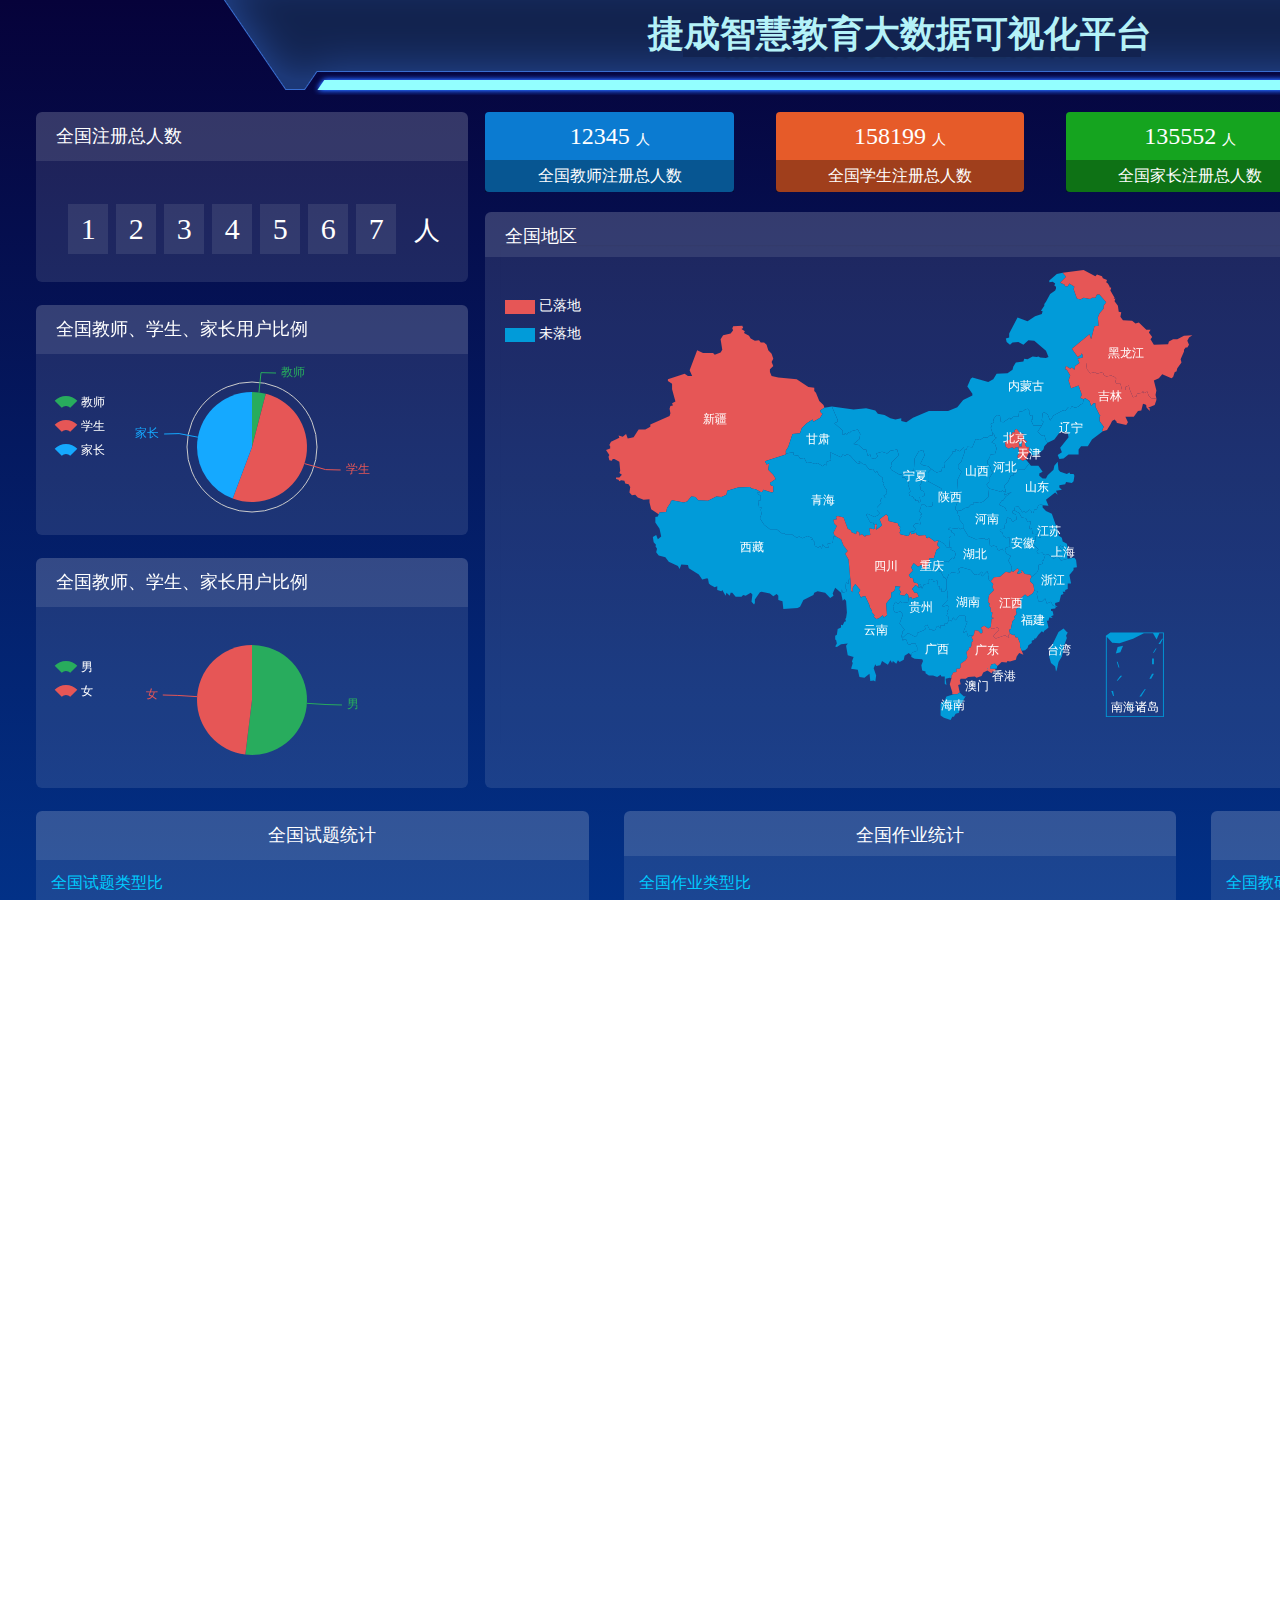
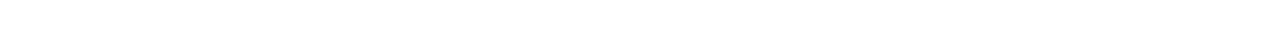
==== index.html @ 776b6272 "bigdata2.0" ====
<!DOCTYPE html>
<html lang="en">

<head>
    <meta charset="utf-8">
    <meta http-equiv="X-UA-Compatible" content="IE=edge">
    <meta name="viewport" content="width=device-width, initial-scale=1.0">
    <meta name="description" content="ECharts">
    <title>捷成智慧教育大数据可视化平台</title>
    <link href="./asset/css/font-awesome.min.css" rel="stylesheet">
    <link href="./asset/css/bootstrap.css" rel="stylesheet">
    <link href="./asset/css/carousel.css" rel="stylesheet">
    <link href="./asset/css/echartsHome.css" rel="stylesheet">
    <link type="text/css" rel="stylesheet" href="css/base.css" />
    <link type="text/css" rel="stylesheet" href="css/page_02.css" />
    <link type="text/css" rel="stylesheet" href="css/page_02_bigdata.css" />
    <link type="text/css" rel="stylesheet" href="./asset/css/monokai.css" >
    <link type="text/css" rel="stylesheet" href="css/font-awesome.min.css">
    <link type="text/css" rel="stylesheet" href="css/style.css">
	<script src="./www/js/echarts.js"></script>
    <script type="text/javascript" src="js/jquery-1.9.1.js"></script>
    <script type="text/javascript" src="js/echarts.min.js"></script>
    <script type="text/javascript" src="js/page_02.js"></script>
    <script type="text/javascript" src="js/page_02_data.js"></script>
    <script type="text/javascript" src="js/echarts-all.js"></script>
    <script type="text/javascript" src="js/echartsHome.js"></script>
    <script src="js/bootstrap.min.js"></script>
    <script src="js/echartsExample.js"></script>
    <script src="js/num.js"></script>
</head>

<body>
    <div class="main_title nt">捷成智慧教育大数据可视化平台</div>
    <div class="con_body">
        <!--    左侧资源    -->
        <div class="con_left">
            <div class="con_top" style="height:170px;">
                <div class="title"><em class="areaId"></em>注册总人数</div>
                <div class="wx_renyuantotle">
                    <p class="totalnum"></p>
                    <ul class="numul" id="totuser"></ul>
                    <span class="ren">人</span>
                </div>
            </div>
            <div class="con_top">
                <div class="title"><em class="areaId"></em>教师、学生、家长用户比例</div>
                <div class="wx_bg_fff">
                    <div id="leixing" class="zongshutu"></div>
                </div>
            </div>
            <div class="con_top">
                <div class="title"><em class="areaId"></em>教师、学生、家长用户比例</div>
                <div class="wx_bg_fff">
                    <div id="sexpercent" class="zongshutu"></div>
                </div>
            </div>
        </div>
        <!--	中间地图	    -->
        <div class="con_middle">
            <div class="big_data_tab_tri_1">
                <div class="tps">
                    <div class="teacher">
                        <p class="tpsnum">
                            <i id="count-number"></i>
                            <span>人</span></p>
                        <p class="wx_toumingtiao"><em class="areaId"></em>教师注册总人数</p>
                    </div>
                    <div class="student">
                        <p class="tpsnum">
                            <i id="count-number2"></i>
                            <span>人</span></p>
                        <p class="wx_toumingtiao"><em class="areaId"></em>学生注册总人数</p>
                    </div>
                    <div class="parent">
                        <p class="tpsnum">
                            <i id="count-number3"></i>
                            <span>人</span>
                        </p>
                        <p class="wx_toumingtiao"><em class="areaId"></em>家长注册总人数</p>
                    </div>

                </div>
            </div>
            <div class="container-fluid">
                <div class="title"><em class="areaId"></em>地区</div>
                <div class="wx_areabiaoshi">
                    <p><span class="wx_hongse"></span> 已落地</p>
                    <p><span class="wx_lanse"></span> 未落地</p>
                </div>
                <div class="row-fluid example">
                    <div id="graphic">
                        <div id="mainMap" class="main" style="height: 500px;width:100%;"></div>
                        <div style="display:none">
                            <button type="button" class="btn btn-sm btn-success" onclick="refresh(true)">刷 新</button>
                            <span class="text-primary">切换主题</span>
                            <select id="theme-select"></select>

                            <span id='wrong-message' style="color:red"></span>
                        </div>
                    </div>
                </div>
            </div>
            <div class="clearfix"></div>

        </div>

        <div class="con_right">
            <!-- 资源类型统计 -->
            <div class="con_top">
                <div class="title"><em class="areaId"></em>资源类型比</div>
                <div style="margin-top:40px;">
                    <div id="resouceclass" style="width:100%;height:182px;"></div>
                </div>
            </div>
            <!-- 资源总数 -->
            <div class="con_top" style="padding-left: 15px;">
                <div class="title"><em class="areaId"></em>资源建设总量</div>
                <div class="big_data_tab_tri">
                    <ul class="numul" id="totrece"></ul>
                    <span class="ren">个</span>
                    <div id="resouce" style="width:100%;height:266px;"></div>
                    <div class="clearfix"></div>
                </div>
            </div>

        </div>
    </div>

    <div class="con_body2">
        <div class="con_left">
            <div class="con_top">
                <div class="title"><em class="areaId"></em>试题统计</div>
                <div style="margin-top:40px;">
                    <p class="wx_lan_titi"><em class="areaId"></em>试题类型比</p>
                    <p class="wx_yuan_middle">试题建设总量<br>
                       <span class="wx_lanzi_midd">1000000</span>个
                   </p>
                    <div id="shitibingtu" style="height:300px"></div>
                </div>
                <div style="margin-top:40px;">
                   <p class="wx_lan_titi"><em class="areaId"></em>试题建设总量</p>
                    <div id="shitizhutu" style="height:300px"></div>
                </div>
            </div>
        </div>
        <div class="con_middle">
            <div class="con_top">
                <div class="title"><em class="areaId"></em>作业统计</div>
                <div style="margin-top:40px;">
                   <p class="wx_lan_titi"><em class="areaId"></em>作业类型比</p>
                   <p class="wx_yuan_middle">作业建设总量<br>
                       <span class="wx_lanzi_midd">1000000</span>个
                   </p>
                    <div id="zuoyebingtu" style="height:300px"></div>
                </div>
                <div style="margin-top:40px;">
                   <p class="wx_lan_titi"><em class="areaId"></em>作业建设总量</p>
                    <div id="zuoyezhutu" style="height:300px"></div>
                </div>
            </div>
        </div>
        <div class="con_right">
            <div class="con_top">
                <div class="title"><em class="areaId"></em>教研统计</div>
                <div style="margin-top:40px;">
                   <p class="wx_lan_titi"><em class="areaId"></em>教研类型比</p>
                   <p class="wx_yuan_middle">教研建设总量<br>
                       <span class="wx_lanzi_midd">1000000</span>个
                   </p>
                    <div id="jiaoyanbingtu" style="height:300px;"></div>
                </div>
                <div style="margin-top:40px;">
                   <p class="wx_lan_titi"><em class="areaId"></em>教研建设总量</p>
                    <div id="jiaoyanzhutu" style="height:300px;"></div>
                </div>
            </div>
        </div>
    </div>

    <div class="clearfix"></div>

    <script src="./asset/js/jquery.min.js"></script>
    <!--<script src="./asset/js/echartsHome.js"></script>-->
    <!--<script src="./asset/js/bootstrap.min.js"></script>-->
    <!--<script src="./asset/js/echartsExample.js"></script>-->

    
	<script src="js/chartdata.js"></script>
    <script src="js/num.js"></script>
</body>

</html>

<script src="js/ditu.js"></script>
---- asset/css/carousel.css ----
/* GLOBAL STYLES
-------------------------------------------------- */
/* Padding below the footer and lighter body text */

body {
  padding-bottom: 40px;
  color: #5a5a5a;
}



/* CUSTOMIZE THE NAVBAR
-------------------------------------------------- */

/* Special class on .container surrounding .navbar, used for positioning it into place. */
.navbar-wrapper {
  position: absolute;
  top: 0;
  left: 0;
  right: 0;
  z-index: 20;
}

/* Flip around the padding for proper display in narrow viewports */
.navbar-wrapper .container {
  padding-left: 0;
  padding-right: 0;
}
.navbar-wrapper .navbar {
  padding-left: 15px;
  padding-right: 15px;
}


/* CUSTOMIZE THE CAROUSEL
-------------------------------------------------- */

/* Carousel base class */
.carousel {
  height: 400px;
  margin-bottom: 60px;
}
/* Since positioning the image, we need to help out the caption */
.carousel-caption {
  z-index: 10;
}

/* Declare heights because of positioning of img element */
.carousel .item {
  height: 400px;
  background-color: #3A90BA ;
}
.carousel-inner > .item > img {
  position: absolute;
  top: 0;
  left: 50%;
  margin-left:-640px;
  min-width: 1280px;
  height: 400px;
}
.carousel-control.left {
background-image: -webkit-linear-gradient(left, color-stop(rgba(0, 0, 0, .3) 0%), color-stop(rgba(0, 0, 0, .0001) 100%));
background-image: linear-gradient(to right, rgba(0, 0, 0, .3) 0%, rgba(0, 0, 0, .0001) 100%);
filter: progid:DXImageTransform.Microsoft.gradient(startColorstr='#80000000', endColorstr='#00000000', GradientType=1);
}
.carousel-control.right {
background-image: -webkit-linear-gradient(left, color-stop(rgba(0, 0, 0, .0001) 0%), color-stop(rgba(0, 0, 0, .3) 100%));
background-image: linear-gradient(to right, rgba(0, 0, 0, .0001) 0%, rgba(0, 0, 0, .3) 100%);
filter: progid:DXImageTransform.Microsoft.gradient(startColorstr='#00000000', endColorstr='#80000000', GradientType=1);
}
.carousel-control:hover, .carousel-control:focus {
    opacity: .8;
}
.carousel-caption .btn-warning{
    background-color: #F4BE27
}


/* MARKETING CONTENT
-------------------------------------------------- */

/* Pad the edges of the mobile views a bit */
.marketing {
  padding-left: 15px;
  padding-right: 15px;
}

/* Center align the text within the three columns below the carousel */
.marketing .col-lg-4 {
  text-align: center;
  margin-bottom: 20px;
}
.marketing h2 {
  font-weight: normal;
}
.marketing .col-lg-4 p {
  margin-left: 10px;
  margin-right: 10px;
}


/* Featurettes
------------------------- */

.featurette-divider {
  margin: 80px 0; /* Space out the Bootstrap <hr> more */
}

/* Thin out the marketing headings */
.featurette-heading {
  font-weight: 300;
  line-height: 1;
  letter-spacing: -1px;
}



/* RESPONSIVE CSS
-------------------------------------------------- */

@media (min-width: 768px) {

  /* Remove the edge padding needed for mobile */
  .marketing {
    padding-left: 0;
    padding-right: 0;
  }

  /* Navbar positioning foo */
  .navbar-wrapper {
    margin-top: 20px;
  }
  .navbar-wrapper .container {
    padding-left:  15px;
    padding-right: 15px;
  }
  .navbar-wrapper .navbar {
    padding-left:  0;
    padding-right: 0;
  }

  /* The navbar becomes detached from the top, so we round the corners */
  .navbar-wrapper .navbar {
    border-radius: 4px;
  }

  /* Bump up size of carousel content */
  .carousel-caption p {
    margin-bottom: 20px;
    font-size: 21px;
    line-height: 1.4;
  }

  .featurette-heading {
    font-size: 50px;
  }

}

@media (min-width: 992px) {
  .featurette-heading {
    margin-top: 120px;
  }
}
---- asset/css/echartsHome.css ----
* {
    font-family: "Microsoft YaHei";
}
.CodeMirror * {
    font-family: sans-serif;
}
html {
/*    background-color: rgb(6, 19, 37);*/
}
body {
  padding-top: 50px;
  padding-bottom: 0;
  background-color: rgb(247, 247, 247);
}
body p {
    line-height: 2;
}
.navbar {
    margin-bottom: 0;
}
.navbar > .container .navbar-brand {
    margin-left:0;
}
.navbar a.navbar-brand {
    background:url('../img/echarts-logo.png') no-repeat 0 10px;
    padding-left: 48px;
    font-family: "Helvetica Neue", Helvetica, Arial, sans-serif;
    font-size: 25px;
}
.navbar-default {
    background-color: rgb(247, 247, 247);
    border-color:rgb(218, 218, 218);
}
.navbar-default .navbar-nav > li.active > a {
    background-color: transparent;
    color: #3E98C5;
    font-weight: bolder;
    border-bottom: 3px solid rgb(62,152, 197);
}
@media (max-width: 980px) {
    .navbar-default .navbar-nav > li > a {
        padding-left: 8px;
        padding-right: 8px;
    }
}
.navbar-default .navbar-nav > li > a:hover {
    background-color: #eee;
}
.navbar-fixed-top {
    z-index: 999999;
}
.carousel-caption.ecx-link {
    bottom: 20px;
}
.carousel-caption.ecx-link a {
    font-size:14px;
    height: 30px;
    display: block;
    color:#999;
}
.carousel-caption.ecx-link a:hover {
    color:#eee;
    text-decoration: none;
}

blockquote {
    border-width:0;
    margin-bottom:10px;
}
.marketing .feature .col-lg-4 img {
    margin-bottom: 10px;
}
.marketing .thx .col-lg-4 {
    margin-bottom: 0;
    text-align:left;
}
.thx blockquote p {
    text-align:left;
    margin-bottom:0;
}
.thx blockquote small {
    text-align:right;
}
.thx div {
    padding:0;
}
div.user {
    margin-top: 30px;
}
.user img {
    height:50px;
    padding: 5px;
    margin: 15px 3px;
    border: 1px solid #ddd;
    opacity: .75;
}
.user a:hover img {
  opacity: 1;
  border: 1px solid #ccc;
}


.featurette {
    padding:50px 0;
    border-top: 1px solid #ddd;
}
.featurette-heading {
    margin-top: 0px
}
img {
    max-width: 100%;
}

hr {
    border-color: #ddd;
}

.row {
    margin-right: 0;
    margin-left: 0;
}
.jumbotron {
    margin: 0;
    text-align: center;
    background-color:transparent;
  }
  .jumbotron h1 {
    font-size: 100px;
    line-height: 1;
  }
  .jumbotron .lead {
    font-size: 24px;
    line-height: 1.25;
  }
  .jumbotron .btn {
    font-size: 21px;
    padding: 14px 24px;
  }
.team {
    padding-bottom:0;
}
.team .row {
    margin-bottom: 40px;
}
.team i {
    font-size:12px;
}

.e-list dt {
    float: left;
    clear: left;
    width: 60px;
}
.e-list dd {
    float: left;
    clear: right;
    color: #666;
}

#footer {
    clear:both;
    background-color: rgb(6, 19, 37);
    padding: 30px 0;
}
#footer p {
    color: #fff;
    font-size: 14px;
}
#footer li a {
    color: rgb(190, 205, 223);
    font-size: 12px;
}
#footer ul {
    list-style-type: none;
    padding: 0;
}
#footer i {
    color: rgb(190, 205, 223);
}
#footer div.flogo {
    position:relative;
}
#footer div.flogo img {
    width:220px;
    position:absolute;
    left:30px;
    top:-120px;
}
#footer div.flogo a:hover img {
    top:-130px;
}
.dropdown i {
    color:#555;
}
.nav ul.dropdown-menu{
    min-width : 0;
}
.dropdown-menu > li > a {
    padding: 3px 10px;
}


/*example*/
.CodeMirror pre{color: #f8f8f2;}
.CodeMirror-scrollbar-filler {
    background-color:rgb(247,247,247);
}
.container-fluid .example {
    padding: 25px 0;
}
.sidebar-nav {
    padding: 9px 0;
    margin-bottom: 0;
}
.nav-header {
    display: block;
    padding: 3px 15px;
    font-size: 11px;
    font-weight: bold;
    line-height: 20px;
    color: #999999;
    text-shadow: 0 1px 0 rgba(255, 255, 255, 0.5);
    text-transform: uppercase;
}
.col-md-4.ani {
    transition: width 1s;
    -moz-transition: width 1s;
    -webkit-transition: width 1s;
    -o-transition: width 1s;
}
.col-md-8.ani {
    transition: width 1s;
    -moz-transition: width 1s;
    -webkit-transition: width 1s;
    -o-transition: width 1s;
}
.main {
    height: 400px;
    /*width: 778px !important;*/
    overflow: hidden;
    padding : 10px;
    margin-bottom: 10px;
/*    border: 1px solid #e3e3e3;*/
    -webkit-border-radius: 4px;
       -moz-border-radius: 4px;
            border-radius: 4px;
    -webkit-box-shadow: inset 0 1px 1px rgba(0, 0, 0, 0.05);
       -moz-box-shadow: inset 0 1px 1px rgba(0, 0, 0, 0.05);
            box-shadow: inset 0 1px 1px rgba(0, 0, 0, 0.05);
}
#graphic .btn {
    width: 80px;
}
#graphic .text-primary {
    margin:0 5px 0 20px
}
#icon-resize {
    color:#000;
    float:right;
    opacity:.4;
    filter:alpha(opacity=30);
}
a#icon-resize:hover {
    opacity:.8;
    filter:alpha(opacity=60);
    text-decoration: blink;
}

/*doc*/
.panel {
    background-color:transparent;
    margin-left: -15px;
    margin-top: 10px;
    -webkit-box-shadow: none;
    box-shadow: none;
}
.panel-body {
    padding: 0 0 0 10px;
}
#toc,
#config {
    padding: 9px 0;
    overflow-y : auto;
}
.tree ul,
.tree li {
    list-style: none;
    font-size : 14px;
    line-height : 20px;
}
.tree ul {
    margin: 0;
    padding: 0 0 0 2em;
}

.tree {
    white-space: nowrap;
}
.tree strong {
    color: purple;
    font-weight: normal;
}
.tree li {
    position: relative;
}
.tree strong:hover, #content .value:hover, #content .summary:hover {
    background-color: silver;
    -webkit-transition: all .5s ease-in;
}
.tree .operator {
    position: absolute;
    left: -1em;
    top: 0;
    display: none;
    cursor: pointer;
}
.tree ul .operator {
    display: block;
}
.tree ul .value,
.tree ul .group,
.tree ul .summary {
    margin-left: .5em;
}
.tree .group {
    display: inline;
}
.tree .summary {
    display: none;
    color: black;
    font-weight: bold;
}
.tree .tree-close .group {
    display: none;
}
.tree .tree-close .summary {
    display: inline;
}
.tree .string {
    color: maroon;
}
.tree .number {
    color: blue;
}
.tree .boolean {
    color: black;
}
#doc h3 a,#doc h4 a,#doc h5 a{
    display:inline-block;
    padding-top:80px;
}
table.full {width:100%;}
.ADoc_table { border-collapse: collapse; margin-bottom:15px; }

.ADoc_table th, .ADoc_table td {
    border:1px solid rgb(23,53,81);
    padding: 3px;
    color:#222;
}

.ADoc_table th {
    border-bottom:2px solid rgb(23,53,81);
    background:rgb(37,78,117);
    color:#fff;
    text-align:center;
}
.bgRed {
    background:rgb(255,230,230);
}
.bgGreen {
    background:rgb(230,255,230);
}
.bgBlue {
    background:rgb(210,230,255);
}

.prettyprint {
  margin-top: 8px;
}
.prettyprint xmp{
  margin: 0px;
  padding: 10px;
}
.prettyprint .pln {
  line-height: 0px;
}

.ec-icon {
    display: inline-block;
    width: 35px;
    height: 25px;
    *margin-right: .3em;
    line-height: 25px;
    vertical-align: middle;
    background-image: url("../img/icon-bar.png");
    background-repeat: no-repeat;
}
.ec-icon-line {
    background-position: 0 -1px;
}
.ec-icon-bar {
    background-position: 0 -26px;
}
.ec-icon-scatter {
    background-position: 0 -51px;
}
.ec-icon-k {
    background-position: 0 -76px;
}
.ec-icon-pie {
    background-position: 0 -101px;
}
.ec-icon-radar {
    background-position: 0 -126px;
}
.ec-icon-chord {
    background-position: 0 -151px;
}
.ec-icon-force {
    background-position: 0 -176px;
}
.ec-icon-map {
    background-position: 0 -201px;
}
.ec-icon-gauge {
    background-position: 0 -226px;
}
.ec-icon-funnel {
    background-position: 0 -251px;
}
.ec-icon-mix {
    background-position: 0 -276px;
}
.ec-icon-component {
    background-position: 0 -301px;
}
.ec-icon-other {
    background-position: 0 -326px;
}
.ec-icon-theme {
    background-position: 0 -351px;
}
.ec-icon-topic {
    background-position: 0 -376px;
}
.ec-icon-eventRiver {
    background-position: 0 -401px;
}
.ec-icon-venn {
    background-position: 0 -426px;
}
.ec-icon-treemap {
    background-position: 0 -451px;
}
.ec-icon-wordCloud {
    background-position: 0 -476px;
}
.ec-icon-tree {
    background-position: 0 -501px;
}
.ec-icon-heatmap {
    background-position: 0 -526px;
}
---- css/base.css ----
@charset "UTF-8";
/***********************
/*@charset 'UTF-8';
/**********************
Date：2015-02-05
BuilderVersion：v1.2.0
CopyRight:iflytek_EUED
***********************/
body,div,dl,dt,dd,ul,ol,li,h1,h2,h3,h4,h5,h6,pre,code,form,fieldset,legend,input,textarea,p,blockquote,th,td,hr,button,article,aside,details,figcaption,figure,footer,header,hgroup,menu,nav,section {
    margin:0;
    padding:0;
}
body,button,input,select,textarea {
    font-family:'Microsoft YaHei',arial,SimSun,sans-serif,tahoma;
}
body{
    -webkit-text-size-adjust:none; 
}
input,select,textarea {
    font-size:100%;
}
article,aside,details,figcaption,figure,footer,header,hgroup,menu,nav,section {
    display: block;
}
table {
    border-collapse:collapse;
    border-spacing:0;
}
fieldset,img { 
    border:0 none;
}
iframe {
    display:block;
}
abbr,acronym {
    border:none;
    font-variant:normal;
}
del {
    text-decoration:line-through;
}
address,caption,cite,code,dfn,em,th,var {
    font-style:normal;
    font-weight:500;
}
ol,ul {
    list-style:none;
}
caption,th {
    text-align:left;
}
h1,h2,h3,h4,h5,h6 {
    font-size:100%;
    font-weight:500;
}
q:before,q:after {
    content:'';
}
sub, sup {
    font-size:75%;
    line-height:0;
    position:relative;
    vertical-align:baseline;
}
sup {
    top:-0.5em;
}
sub {
    bottom:-0.25em;
}
ins,a {
    text-decoration:none;
}
.clearfix:before,.clearfix:after {
    content:"";
    display:table;
}
.clearfix:after {
    clear:both;
    overflow:hidden;
}
.clearfix{
    *zoom:1;
}
.fl {
    float:left;
}
.fr {
    float:right;
}
.hidenone{
    display:none;
    visibility:hidden;
}
.hide{
    visibility:hidden;
}
.mt10{
	margin-top:10px;
}
.mt20{
	margin-top:20px;
}
.ml10{
	margin-left:10px;
}
.mr10{
	margin-right:10px;
}
.pt10{
	padding-top:10px;
}
.pl10{
	padding-left:10px;
}
.pr10{
	padding-right:10px;
}
.tc{
	text-align:center;
}
---- css/page_02.css ----
html{
    background: linear-gradient(to bottom, #06023a 0%,#023187 100%);
    position: absolute;
    top: 0;
    bottom: 0;
    left: 0;
    right: 0;
    overflow: auto;
}

body {
    font-size: 14px;
    color: #333333;
    min-width: 1800px;
    background: linear-gradient(to bottom, #06023a 0%,#023187 100%);
    position: absolute;
    top: 0;
    bottom: 0;
    left: 0;
    right: 0;
    overflow: auto;
    margin-bottom: 0;
}

.con_body,.con_body2 {
    width: 96%;
    margin: 0 auto;
    display: flex;
    flex-wrap: wrap;
    justify-content: space-between;
}

.con_body2 .title{
    text-align: center;
}

.con_body2 .con_middle{
    height:600px;
    width:32%;
    position: relative;
}

.wx_lan_titi{
    color:#00ccff;
    font-size:16px;
    height:40px;
    line-height: 40px;
    border-bottom: 1px dashed #00ccff;
    min-width: 124px;
    margin-bottom: 20px;

}

.wx_yuan_middle{
    position:absolute;
    top:230px;
    left:50%;
    margin-left:-75px;
    color: #fff;
    font-size: 16px;
    text-align:center;
    width:150px;
}

.wx_lanzi_midd{
    color:#fcce10;
    font-size:20px;
}

.con_body2 .con_left{
    height:600px;
    width:32%;
    position: relative;
}

.con_body2 .con_right{
    height:600px;
    width:32%;
    position: relative;
}

.con_body2 .con_right .con_top{
    padding: 12px 15px 30px;
}

.con_middle .con_top {
    padding: 12px 15px 30px;
    background: rgba(255, 255, 255, 0.1);
    border-radius: 6px;
}

.main_title {
    width: 1355px;
    height: 95px;
    margin: 0 auto 17px;
    background: url(../img/main_title_fzbz.png) no-repeat;
    color: #fff;
    font-size: 36px;
    font-weight: bold;
    text-align: center;
    line-height: 68px;
    color: #b5f2f8;
}

.con_body .con_left {
    width: 25%;
    min-width: 410px;
    /*    margin-right: 12px;*/
}

.con_body .con_middle {
    width: 48%;
/*    border: 1px solid #204289;*/
    height: 670px;
    /*    margin-left:1.3%;*/
    min-width: 630px;
}

.con_middle .title{
    height: 45px;
    color: #fff;
    background: rgba(255,255,255,.1);
    position: absolute;
    left: 0;
    top: 0;
    right: 0;
    border-top-left-radius: 6px;
    border-top-right-radius: 6px;
    padding-left: 20px;
    line-height: 49px;
    font-size: 18px;
}

.container-fluid{
    background:rgba(255,255,255,.1);
    margin-top:20px;
    border-radius: 6px;
    position: relative;
}
.con_right {
    width: 25%;
    /*    margin-left:1.3%;*/
    float: right;
}

.con_top {
    position: relative;
    margin-bottom: 23px;
/*    height: 670px;*/
    width: 100%;
}

.con_bottom {
    position: relative;
    height: 464px;
}

.con_left .con_top {
    padding: 12px 15px 30px;
    background: rgba(255, 255, 255, 0.1);
    border-radius: 6px;
}

.zongshutu {
    height: 200px!important;
}

.numul {
    display: inline-block;
}

.ren {
    color: #fff;
    font-size: 26px;
    margin-left: 10px;
}

.numul li {
    width: 40px;
    height: 50px;
/*    background: url(../img/number.png)no-repeat;*/
    display: inline-block;
    color: #fff;
    text-align: center;
    line-height: 50px;
    font-size: 30px;
/*    font-weight: bold;*/
    background: rgba(237, 235, 235, 0.1);
    margin: 0 4px;
    font-family: fantasy;
}

.con_left .con_bottom {
    height: 398px;
    padding: 12px 15px 30px;
    border: 1px solid #204289;
    background: rgba(48, 38, 102, 0.3);
    border-top-right-radius: 6px;
    border-bottom-left-radius: 6px;
    border-bottom-right-radius: 6px;
    margin-top: 58px;
}

.con_right .con_top {
    background: rgba(255, 255, 255, 0.1);
    border-radius: 6px;
    padding:14px;
    position: relative;
}

.con_right .title{
    height: 49px;
    color: #fff;
    background: rgba(255,255,255,.1);
    position: absolute;
    left: 0;
    top: 0;
    right: 0;
    border-top-left-radius: 6px;
    border-top-right-radius: 6px;
    padding-left: 20px;
    line-height: 49px;
    font-size: 18px;
}

.con_right .con_bottom {
    margin-top: 50px;
    height: 460px;
    padding: 1px 15px 20px;
    /*    background: url(../img/con_rb_bg_l.png) no-repeat;*/
    border: 1px solid #204289;
    background: rgba(48, 38, 102, 0.3);
    border-top-left-radius: 6px;
    border-bottom-left-radius: 6px;
    border-bottom-right-radius: 6px;
}

.con_right .con_bottom.red {
    background: url(../img/con_rb_bg_l_red.png) no-repeat;
}

.con_left .title {
    height: 49px;
    background: rgba(255,255,255,.1);
    line-height: 49px;
    color: #fff;
    font-size: 18px;
    z-index: 20;
    position: absolute;
    left: 0;
    top: 0;
    right: 0;
    border-top-left-radius: 6px;
    border-top-right-radius: 6px;
    padding-left: 20px;
}

.totalnum {
    font-size: 16px;
    color: #fff;
    text-align: left;
    margin-bottom: 20px;
}

.big_data_tab_tri{
    margin-top:58px;
}

.zengzhang {
    color: #fff;
    margin-left: 20px
}

.huanbi {
    color: yellow
}

.tps {
    width: 100%;
/*    margin-top: 20px;*/
    display: flex;
    flex-wrap: wrap;
    justify-content: space-between;
    position: relative;
}

.tps div {
    width: 30%;
    height: 80px;
    position: relative;
    border-radius: 4px;
    cursor: pointer;
}

.tps div.teacher{
    background:#0b7bd1;
}

.tps div.student{
    background:#e65b29;
}

.tps div.parent{
    background:#15a41f;
}

.tpsnum {
    font-size: 24px;
    color:#fff;
    text-align: center;
}

.wx_toumingtiao{
    text-align: center;
    background:rgba(0,0,0,.3);
    color:#fff;
    position: absolute;
    bottom:0;
    left:0;
    right:0;
    height: 32px;
    line-height: 32px;
    font-size: 16px;
}

.tpsnum span,
.tpsnum em {
    font-size: 14px;
}

.tpsnum i {
    font-style: normal;
    font-size: 24px
}

.zilx {
    /*    width: 500px;*/
    height: 500px;
    margin: 10px auto 20px;
}

.upnum {
    width: 10px;
    height: 14px;
    display: inline-block;
    background: url(../img/icon-up-arrow.png);
    margin-right: 2px;
}

.bingtu {
    margin-top: 20px;
}

.wx_bg_fff {
    width: 100%;
    height: 168px;
/*    background: rgba(255, 255, 255, .1);*/
    margin: 10px 0 10px 0;
}

.wx_renyuantotle {
    margin-top:80px;
    margin-bottom: 20px;
    text-align: center;
}

.container-fluid .example{
    padding: 33px 0;
}

.wx_areabiaoshi{
    position: absolute;
    top:80px;
    left:20px;
    width:80px;
    height:60px;
    color:#fff;
}

.wx_areabiaoshi span{
    display:inline-block;
    width:30px;
    height:14px;
    vertical-align: middle;
}

.wx_areabiaoshi span.wx_hongse{
    background:#e65656;
}

.wx_areabiaoshi span.wx_lanse{
    background:#019bd9;
}
---- asset/css/monokai.css ----
/* Based on Sublime Text's Monokai theme */

.cm-s-monokai.CodeMirror {background: #272822; color: #f8f8f2;}
.cm-s-monokai div.CodeMirror-selected {background: #49483E !important;}
.cm-s-monokai.CodeMirror ::selection { background: rgba(73, 72, 62, .99); }
.cm-s-monokai.CodeMirror ::-moz-selection { background: rgba(73, 72, 62, .99); }
.cm-s-monokai .CodeMirror-gutters {/*background: #272822;*/ border-right: 0px;}
.cm-s-monokai .CodeMirror-guttermarker { color: white; }
.cm-s-monokai .CodeMirror-guttermarker-subtle { color: #d0d0d0; }
.cm-s-monokai .CodeMirror-linenumber {/*color: #d0d0d0;*/ color: green;}
.cm-s-monokai .CodeMirror-cursor {border-left: 1px solid #f8f8f0 !important;}

.cm-s-monokai span.cm-comment {color: #75715e;}
.cm-s-monokai span.cm-atom {color: #ae81ff;}
.cm-s-monokai span.cm-number {color: #ae81ff;}

.cm-s-monokai span.cm-property, .cm-s-monokai span.cm-attribute {color: #a6e22e;}
.cm-s-monokai span.cm-keyword {color: #f92672;}
.cm-s-monokai span.cm-string {color: #e6db74;}

.cm-s-monokai span.cm-variable {color: #f8f8f2;}
.cm-s-monokai span.cm-variable-2 {color: #9effff;}
.cm-s-monokai span.cm-variable-3 {color: #66d9ef;}
.cm-s-monokai span.cm-def {color: #fd971f;}
.cm-s-monokai span.cm-bracket {color: #f8f8f2;}
.cm-s-monokai span.cm-tag {color: #f92672;}
.cm-s-monokai span.cm-link {color: #ae81ff;}
.cm-s-monokai span.cm-error {background: #f92672; color: #f8f8f0;}

.cm-s-monokai .CodeMirror-activeline-background {background: #373831 !important;}
.cm-s-monokai .CodeMirror-matchingbracket {
  text-decoration: underline;
  color: white !important;
}
---- css/style.css ----
/*-=-=-=-=-=-=-=-=-=-=-=- */
/* Column Grids */
/*-=-=-=-=-=-=-=-=-=-=-=- */

.col_half { width: 49%; }
.col_third { width: 32%; }
.col_fourth { width: 23.5%; }
.col_fifth { width: 18.4%; }
.col_sixth { width: 15%; }
.col_three_fourth { width: 74.5%;}
.col_twothird{ width: 66%;}
.col_half,
.col_third,
.col_twothird,
.col_fourth,
.col_three_fourth,
.col_fifth{
	position: relative;
	display:inline;
	display: inline-block;
	float: left;
	margin-right: 2%;
	margin-bottom: 20px;
}
.end { margin-right: 0 !important; }
/* Column Grids End */

.wrapper { width: 980px; margin: 30px auto; position: relative;}
.counter { background-color: #ffffff; padding: 20px 0; border-radius: 5px;}
.count-title { font-size: 40px; font-weight: normal;  margin-top: 10px; margin-bottom: 0; text-align: center; }
.count-text { font-size: 13px; font-weight: normal;  margin-top: 10px; margin-bottom: 0; text-align: center; }
.fa-2x { margin: 0 auto; float: none; display: table; color: #4ad1e5; }
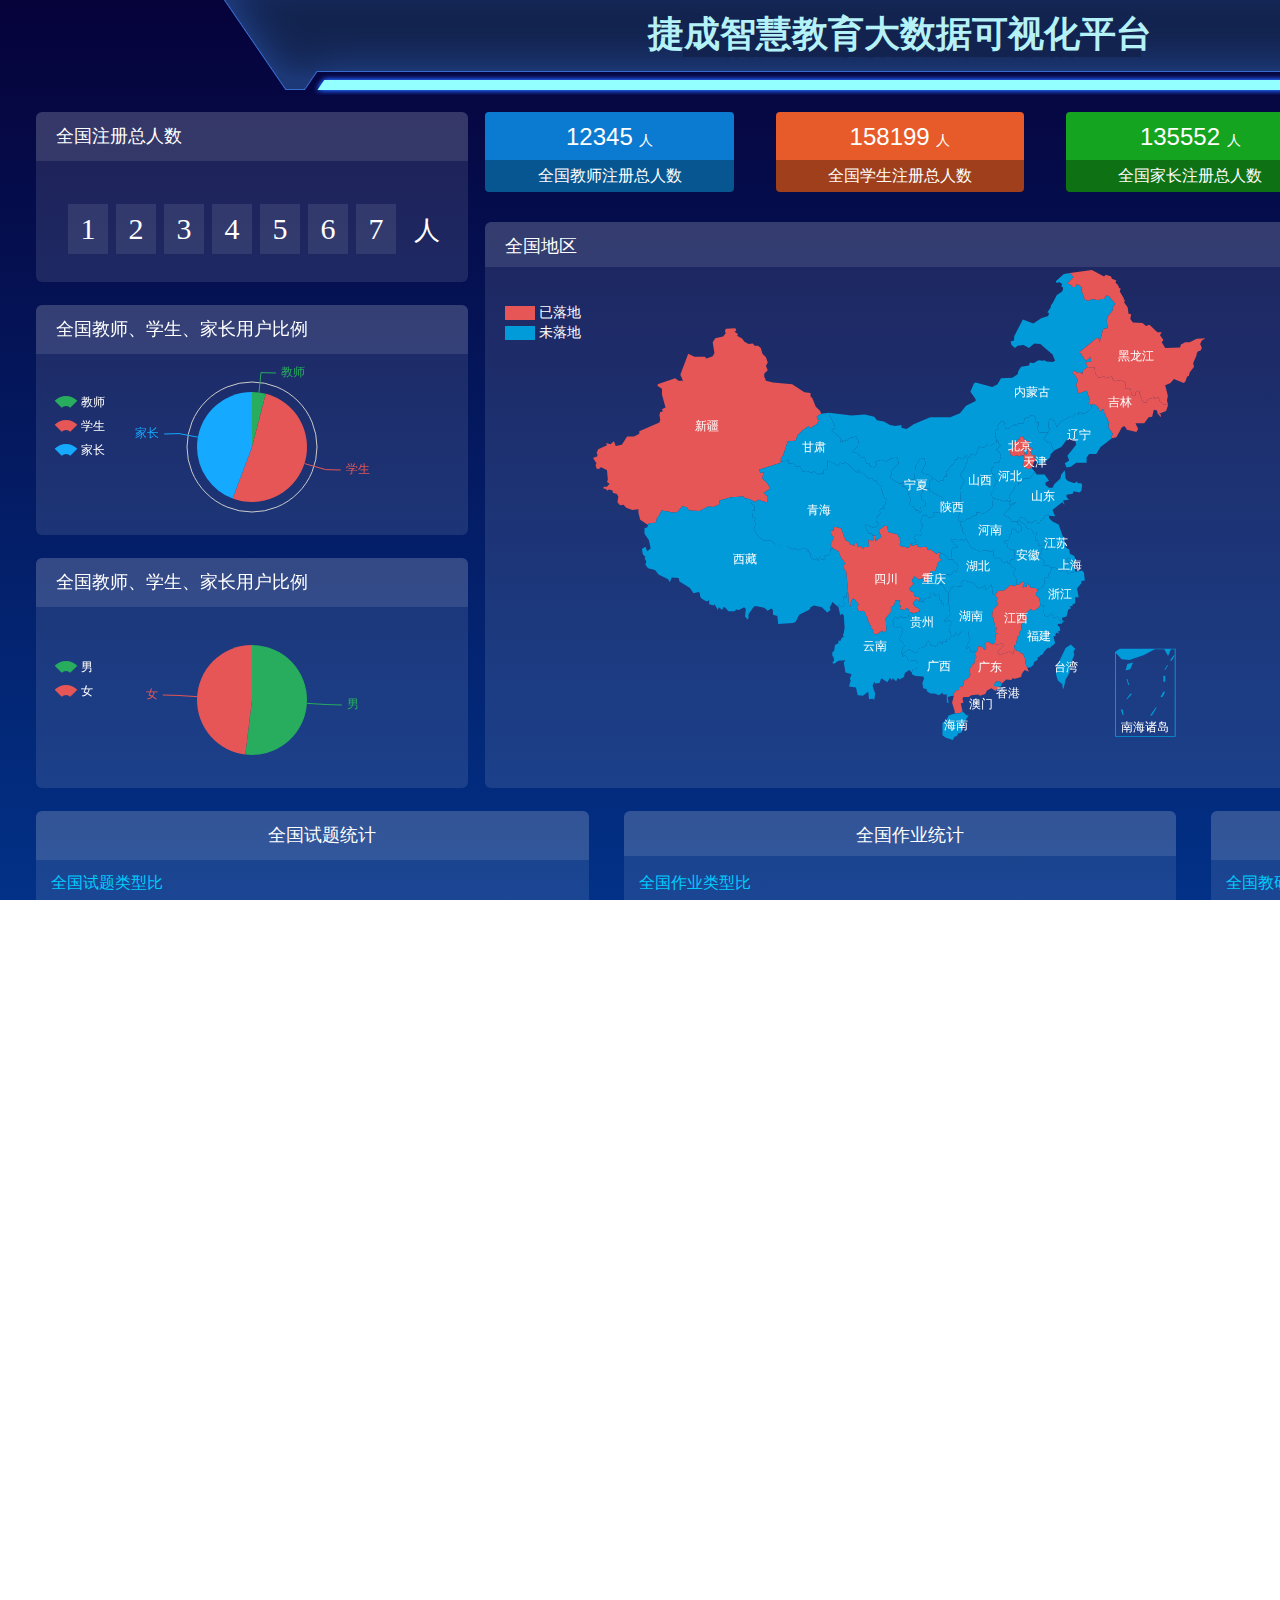
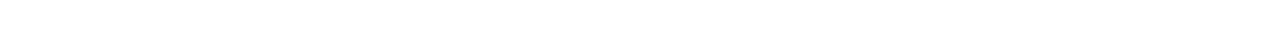
==== commit f16e588c: "2018.5.15" ====
--- a/index.html
+++ b/index.html
@@ -7,26 +7,15 @@
     <meta name="viewport" content="width=device-width, initial-scale=1.0">
     <meta name="description" content="ECharts">
     <title>捷成智慧教育大数据可视化平台</title>
-    <link href="./asset/css/font-awesome.min.css" rel="stylesheet">
-    <link href="./asset/css/bootstrap.css" rel="stylesheet">
-    <link href="./asset/css/carousel.css" rel="stylesheet">
-    <link href="./asset/css/echartsHome.css" rel="stylesheet">
+    <link type="text/css" rel="stylesheet" href="css/bootstrap.css" >
     <link type="text/css" rel="stylesheet" href="css/base.css" />
     <link type="text/css" rel="stylesheet" href="css/page_02.css" />
-    <link type="text/css" rel="stylesheet" href="css/page_02_bigdata.css" />
-    <link type="text/css" rel="stylesheet" href="./asset/css/monokai.css" >
-    <link type="text/css" rel="stylesheet" href="css/font-awesome.min.css">
-    <link type="text/css" rel="stylesheet" href="css/style.css">
-	<script src="./www/js/echarts.js"></script>
-    <script type="text/javascript" src="js/jquery-1.9.1.js"></script>
-    <script type="text/javascript" src="js/echarts.min.js"></script>
-    <script type="text/javascript" src="js/page_02.js"></script>
-    <script type="text/javascript" src="js/page_02_data.js"></script>
-    <script type="text/javascript" src="js/echarts-all.js"></script>
-    <script type="text/javascript" src="js/echartsHome.js"></script>
-    <script src="js/bootstrap.min.js"></script>
-    <script src="js/echartsExample.js"></script>
+	<script src="js/echarts.js"></script>
+    <script src="js/echarts.min.js"></script>
+    <script src="js/echarts-all.js"></script>
+    <script src="js/jquery.min.js"></script>
     <script src="js/num.js"></script>
+    <script src="js/ditu.js"></script>
 </head>
 
 <body>
@@ -87,21 +76,15 @@
                     <p><span class="wx_hongse"></span> 已落地</p>
                     <p><span class="wx_lanse"></span> 未落地</p>
                 </div>
+                <!--       中国地图         -->
                 <div class="row-fluid example">
                     <div id="graphic">
+                        <!--   地图数据绑定到mainMap   -->
                         <div id="mainMap" class="main" style="height: 500px;width:100%;"></div>
-                        <div style="display:none">
-                            <button type="button" class="btn btn-sm btn-success" onclick="refresh(true)">刷 新</button>
-                            <span class="text-primary">切换主题</span>
-                            <select id="theme-select"></select>
-
-                            <span id='wrong-message' style="color:red"></span>
-                        </div>
                     </div>
                 </div>
             </div>
             <div class="clearfix"></div>
-
         </div>
 
         <div class="con_right">
@@ -176,19 +159,7 @@
             </div>
         </div>
     </div>
-
     <div class="clearfix"></div>
-
-    <script src="./asset/js/jquery.min.js"></script>
-    <!--<script src="./asset/js/echartsHome.js"></script>-->
-    <!--<script src="./asset/js/bootstrap.min.js"></script>-->
-    <!--<script src="./asset/js/echartsExample.js"></script>-->
-
-    
-	<script src="js/chartdata.js"></script>
-    <script src="js/num.js"></script>
 </body>
-
+<script src="js/chartdata.js"></script>
 </html>
-
-<script src="js/ditu.js"></script>--- a/css/page_02.css
+++ b/css/page_02.css
@@ -133,20 +133,18 @@
 
 .container-fluid{
     background:rgba(255,255,255,.1);
-    margin-top:20px;
+    margin-top:30px;
     border-radius: 6px;
     position: relative;
 }
 .con_right {
     width: 25%;
-    /*    margin-left:1.3%;*/
     float: right;
 }
 
 .con_top {
     position: relative;
     margin-bottom: 23px;
-/*    height: 670px;*/
     width: 100%;
 }
 
@@ -178,13 +176,11 @@
 .numul li {
     width: 40px;
     height: 50px;
-/*    background: url(../img/number.png)no-repeat;*/
     display: inline-block;
     color: #fff;
     text-align: center;
     line-height: 50px;
     font-size: 30px;
-/*    font-weight: bold;*/
     background: rgba(237, 235, 235, 0.1);
     margin: 0 4px;
     font-family: fantasy;
@@ -227,7 +223,6 @@
     margin-top: 50px;
     height: 460px;
     padding: 1px 15px 20px;
-    /*    background: url(../img/con_rb_bg_l.png) no-repeat;*/
     border: 1px solid #204289;
     background: rgba(48, 38, 102, 0.3);
     border-top-left-radius: 6px;
@@ -277,7 +272,6 @@
 
 .tps {
     width: 100%;
-/*    margin-top: 20px;*/
     display: flex;
     flex-wrap: wrap;
     justify-content: space-between;
@@ -308,6 +302,7 @@
     font-size: 24px;
     color:#fff;
     text-align: center;
+    line-height: 50px;
 }
 
 .wx_toumingtiao{
@@ -334,7 +329,6 @@
 }
 
 .zilx {
-    /*    width: 500px;*/
     height: 500px;
     margin: 10px auto 20px;
 }
@@ -354,7 +348,6 @@
 .wx_bg_fff {
     width: 100%;
     height: 168px;
-/*    background: rgba(255, 255, 255, .1);*/
     margin: 10px 0 10px 0;
 }
 
